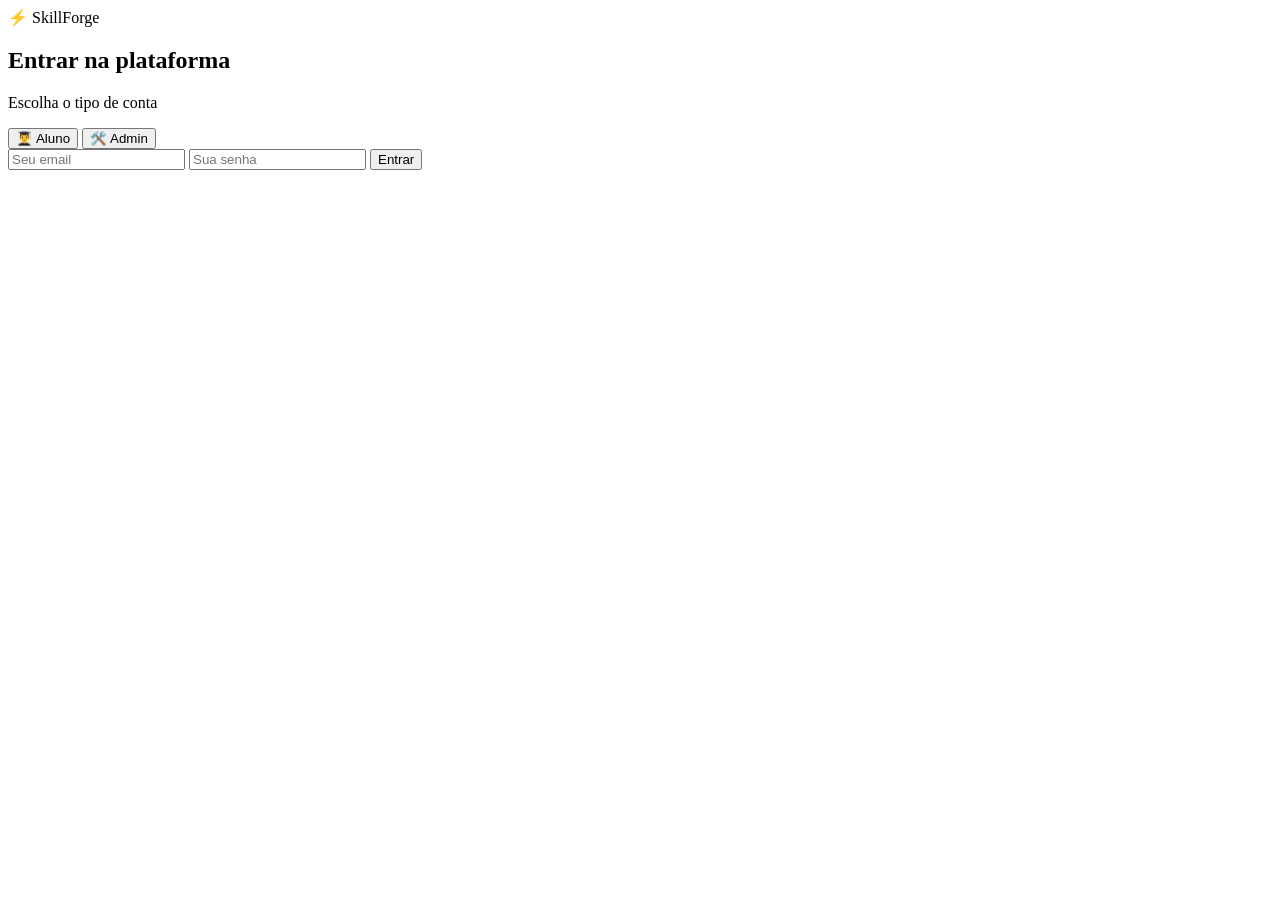
==== index.html @ f31892e8 "html" ====
<!DOCTYPE html>
<html lang="pt-br">
<head>
  <meta charset="UTF-8">
  <title>Login - SkillForge</title>
  <link rel="stylesheet" href="css/style.css">
  <link rel="stylesheet" href="css/login.css">
</head>

<body class="login-body">

<div class="login-container">

  <!-- LOGO -->
  <div class="login-logo">⚡ SkillForge</div>

  <!-- BOX -->
  <div class="login-box">

    <h2>Entrar na plataforma</h2>
    <p class="login-sub">Escolha o tipo de conta</p>

    <!-- SELECT TIPO -->
    <div class="account-type">
      <button class="type-btn active" onclick="selectType('aluno', this)">
        👨‍🎓 Aluno
      </button>

      <button class="type-btn" onclick="selectType('admin', this)">
        🛠️ Admin
      </button>
    </div>

    <!-- INPUTS -->
    <input type="email" placeholder="Seu email">
    <input type="password" placeholder="Sua senha">

    <!-- BOTÃO -->
    <button class="login-btn" onclick="login()">Entrar</button>

  </div>

</div>

<script  src="js/login.js"></script>
</body>
</html>
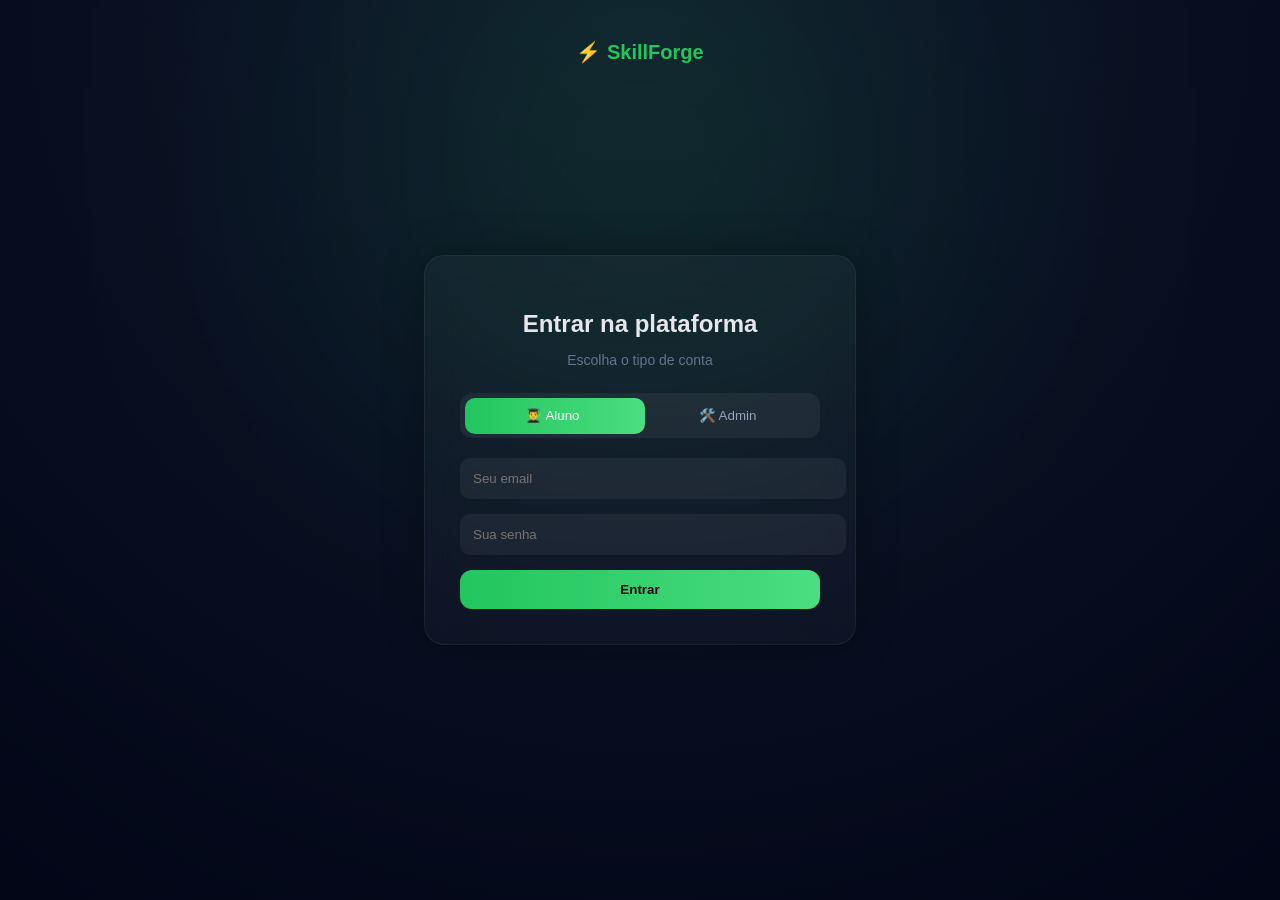
==== commit 77e21eb7: "novas telas" ====
--- a/index.html
+++ b/index.html
@@ -11,16 +11,16 @@
 
 <div class="login-container">
 
-  <!-- LOGO -->
+  
   <div class="login-logo">⚡ SkillForge</div>
 
-  <!-- BOX -->
+  
   <div class="login-box">
 
     <h2>Entrar na plataforma</h2>
     <p class="login-sub">Escolha o tipo de conta</p>
 
-    <!-- SELECT TIPO -->
+    
     <div class="account-type">
       <button class="type-btn active" onclick="selectType('aluno', this)">
         👨‍🎓 Aluno
@@ -31,11 +31,11 @@
       </button>
     </div>
 
-    <!-- INPUTS -->
+    
     <input type="email" placeholder="Seu email">
     <input type="password" placeholder="Sua senha">
 
-    <!-- BOTÃO -->
+    
     <button class="login-btn" onclick="login()">Entrar</button>
 
   </div>
--- a/css/style.css
+++ b/css/style.css
@@ -0,0 +1,111 @@
+/* =========================
+   GLOBAL (TODAS AS TELAS)
+========================= */
+
+body {
+  margin: 0;
+  font-family: Inter, sans-serif;
+  background: #020617;
+  color: #e5e7eb;
+}
+
+/* NAVBAR */
+.navbar {
+  display: flex;
+  justify-content: space-between;
+  padding: 18px 40px;
+  border-bottom: 1px solid rgba(255,255,255,0.05);
+}
+
+.logo {
+  color: #22c55e;
+  font-weight: 600;
+}
+
+.nav-links {
+  display: flex;
+  gap: 30px;
+}
+
+.nav-links a {
+  color: #94a3b8;
+  text-decoration: none;
+}
+
+.nav-links a.active {
+  color: #f97316;
+}
+
+/* CONTAINER */
+.container {
+  padding: 40px;
+}
+
+/* HEADER */
+.header h1 {
+  margin: 0;
+}
+
+.header p {
+  color: #64748b;
+}
+
+/* BOTÕES */
+.btn {
+  background: linear-gradient(90deg, #22c55e, #4ade80);
+  border: none;
+  padding: 8px 14px;
+  border-radius: 8px;
+  cursor: pointer;
+  transition: 0.2s;
+}
+
+.btn:hover {
+  transform: scale(1.05);
+}
+
+.btn.danger {
+  background: #ef4444;
+}
+
+/* BADGES */
+.badge {
+  font-size: 11px;
+  padding: 4px 10px;
+  border-radius: 20px;
+}
+
+.andamento {
+  background: rgba(34,197,94,0.15);
+  color: #22c55e;
+}
+
+.validado {
+  background: rgba(34,197,94,0.15);
+  color: #22c55e;
+}
+
+.pendente {
+  background: rgba(249,115,22,0.15);
+  color: #f97316;
+}
+
+/* ANIMAÇÃO */
+.fade-in {
+  animation: fadeIn 0.4s ease;
+}
+
+@keyframes fadeIn {
+  from {
+    opacity: 0;
+    transform: translateY(10px);
+  }
+  to {
+    opacity: 1;
+    transform: translateY(0);
+  }
+}
+
+.hidden {
+  display: none;
+}
--- a/css/login.css
+++ b/css/login.css
@@ -0,0 +1,182 @@
+/* =========================
+   LOGIN - LEVEL PROFISSIONAL
+========================= */
+
+.login-body {
+  margin: 0;
+  font-family: Inter, sans-serif;
+  background: radial-gradient(circle at top, #0f172a, #020617);
+  color: #e5e7eb;
+}
+
+/* CONTAINER */
+.login-container {
+  height: 100vh;
+  display: flex;
+  align-items: center;
+  justify-content: center;
+  position: relative;
+}
+
+/* EFEITO DE FUNDO (GLOW) */
+.login-container::before {
+  content: "";
+  position: absolute;
+  width: 500px;
+  height: 500px;
+  background: #22c55e;
+  filter: blur(150px);
+  opacity: 0.15;
+  top: -100px;
+}
+
+/* LOGO */
+.login-logo {
+  position: absolute;
+  top: 40px;
+  font-size: 20px;
+  font-weight: 600;
+  color: #22c55e;
+}
+
+/* CARD */
+.login-box {
+  width: 360px;
+  padding: 35px;
+  border-radius: 20px;
+  background: rgba(255,255,255,0.03);
+  border: 1px solid rgba(255,255,255,0.05);
+  backdrop-filter: blur(15px);
+  text-align: center;
+  animation: fadeIn 0.5s ease;
+  box-shadow: 0 0 40px rgba(0,0,0,0.3);
+}
+
+/* TITULO */
+.login-box h2 {
+  margin-bottom: 5px;
+}
+
+.login-sub {
+  color: #64748b;
+  font-size: 14px;
+  margin-bottom: 25px;
+}
+
+/* =========================
+   TOGGLE (ALUNO / ADMIN)
+========================= */
+
+.account-type {
+  display: flex;
+  background: rgba(255,255,255,0.05);
+  border-radius: 12px;
+  padding: 5px;
+  margin-bottom: 20px;
+  position: relative;
+}
+
+/* BOTÕES */
+.type-btn {
+  flex: 1;
+  padding: 10px;
+  border: none;
+  background: transparent;
+  color: #94a3b8;
+  cursor: pointer;
+  border-radius: 10px;
+  transition: 0.3s;
+  z-index: 2;
+}
+
+/* HOVER */
+.type-btn:hover {
+  color: white;
+}
+
+/* ATIVO */
+.type-btn.active {
+  color: white;
+  font-weight: 500;
+}
+
+/* FUNDO ANIMADO */
+.account-type::before {
+  content: "";
+  position: absolute;
+  width: 50%;
+  height: 80%;
+  background: linear-gradient(90deg, #22c55e, #4ade80);
+  border-radius: 10px;
+  top: 50%;
+  transform: translateY(-50%);
+  left: 5px;
+  transition: 0.3s;
+}
+
+/* QUANDO ADMIN */
+.account-type.admin::before {
+  left: 50%;
+}
+
+/* =========================
+   INPUTS
+========================= */
+
+.login-box input {
+  width: 100%;
+  padding: 12px;
+  margin-bottom: 15px;
+  border-radius: 10px;
+  border: 1px solid transparent;
+  outline: none;
+  background: rgba(255,255,255,0.05);
+  color: #e5e7eb;
+  transition: 0.25s;
+}
+
+/* FOCUS */
+.login-box input:focus {
+  border: 1px solid #22c55e;
+  background: rgba(255,255,255,0.08);
+  box-shadow: 0 0 0 2px rgba(34,197,94,0.2);
+}
+
+/* =========================
+   BOTÃO LOGIN
+========================= */
+
+.login-btn {
+  width: 100%;
+  padding: 12px;
+  border-radius: 12px;
+  border: none;
+  background: linear-gradient(90deg, #22c55e, #4ade80);
+  color: black;
+  font-weight: 600;
+  cursor: pointer;
+  transition: 0.3s;
+}
+
+/* HOVER */
+.login-btn:hover {
+  transform: translateY(-2px);
+  box-shadow: 0 10px 20px rgba(34,197,94,0.3);
+}
+
+/* CLICK */
+.login-btn:active {
+  transform: scale(0.98);
+}
+
+/* ANIMAÇÃO */
+@keyframes fadeIn {
+  from {
+    opacity: 0;
+    transform: translateY(15px);
+  }
+  to {
+    opacity: 1;
+    transform: translateY(0);
+  }
+}
